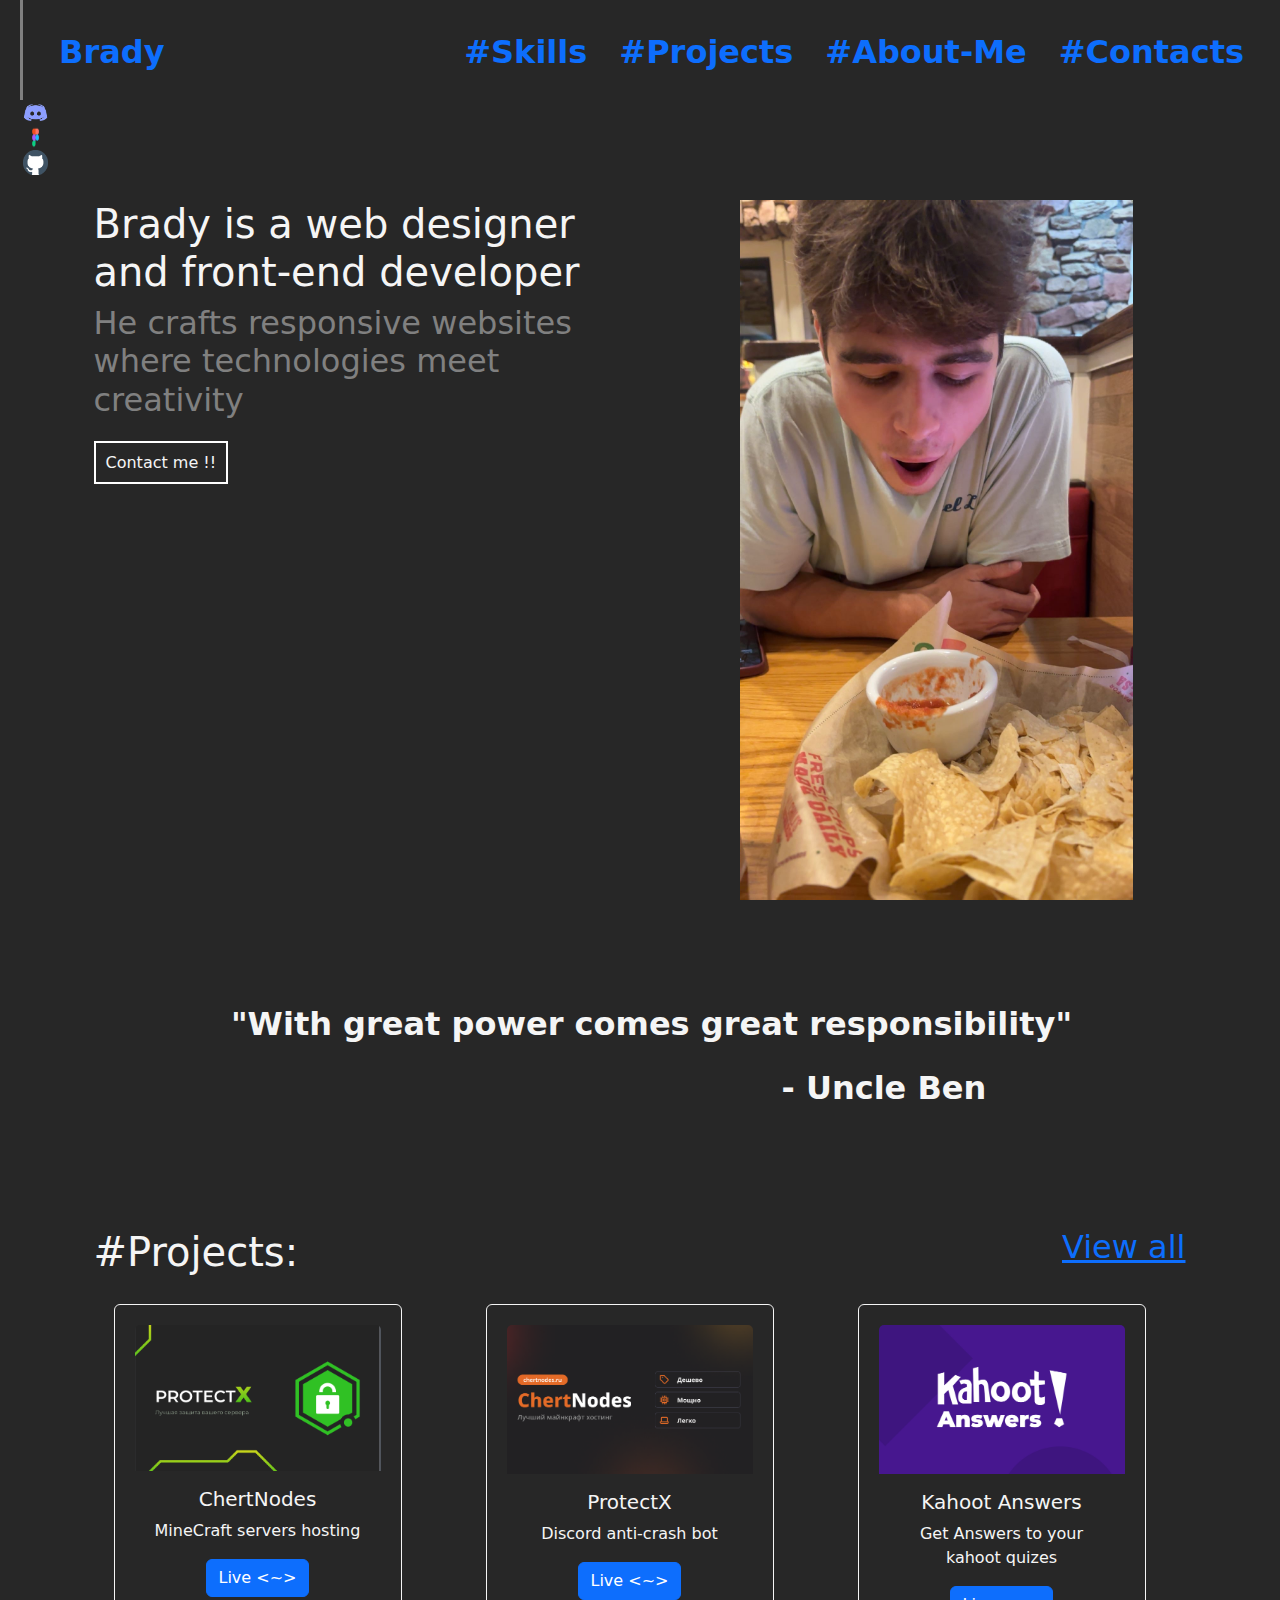
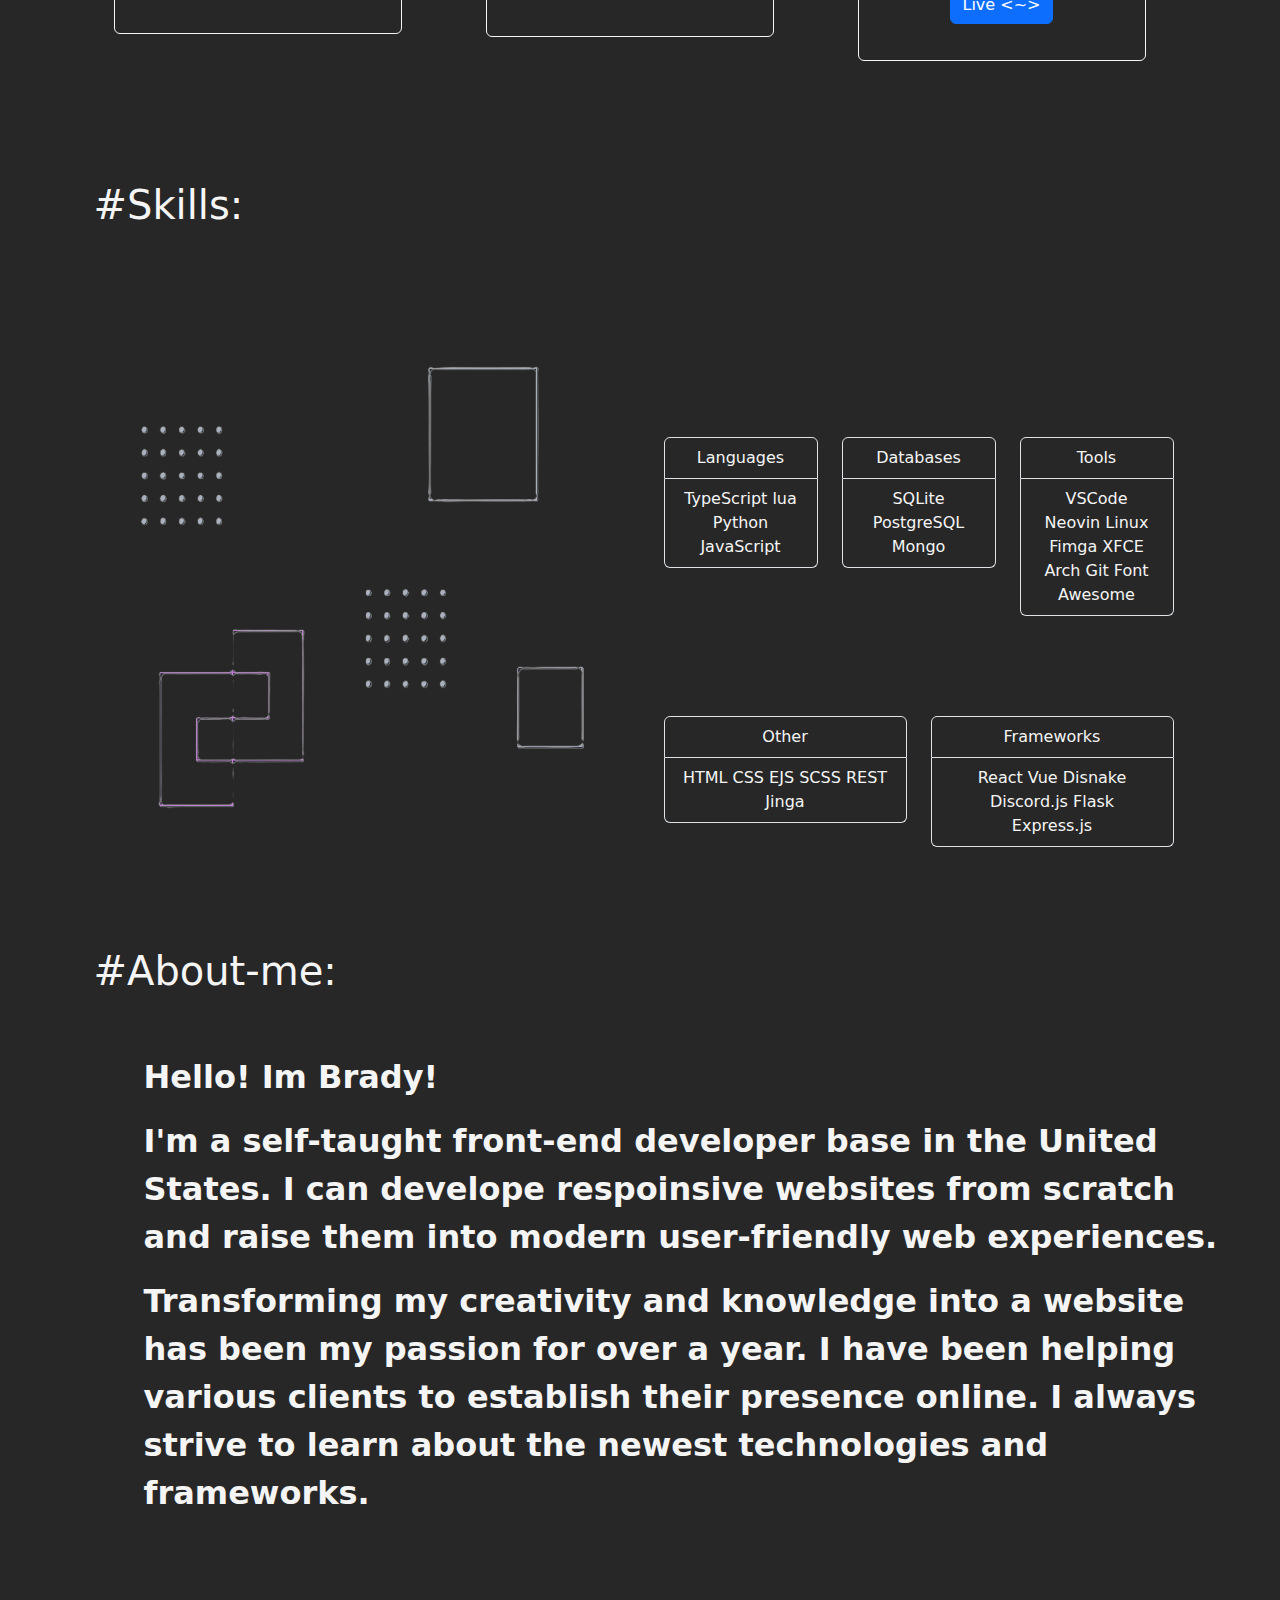
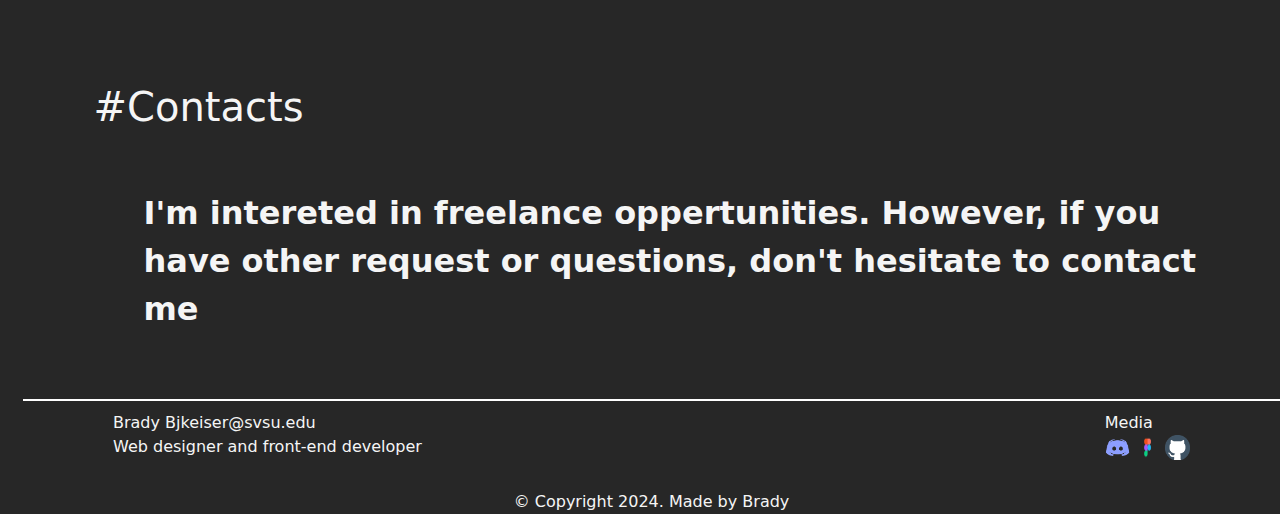
==== index.html @ 2b4003c5 "Add files via upload" ====
<!DOCTYPE html>
<html>

<head>
    <meta charset="UTF-8" />
    <title>MidTerm Exam Project</title>
    <meta name="viewport" content="width=device-width, initial-scale=1">
    <link href="https://cdn.jsdelivr.net/npm/bootstrap@5.3.3/dist/css/bootstrap.min.css" rel="stylesheet"
        integrity="sha384-QWTKZyjpPEjISv5WaRU9OFeRpok6YctnYmDr5pNlyT2bRjXh0JMhjY6hW+ALEwIH" crossorigin="anonymous">

    <link rel="stylesheet" href="StyleSheet-1.css">
</head>

<body>
    <nav class="d-flex justify-content-between">

        <ul class="nav me-auto">
            <li class="nav-item">
                <a class="nav-link" href="https://www.instagram.com/" target="_blank">Brady</a>
            </li>
        </ul>


        <ul class="nav">
            <li class="nav-item">
                <a class="nav-link" href="#skills">#Skills</a>
            </li>
            <li class="nav-item">
                <a class="nav-link" href="#projects">#Projects</a>
            </li>
            <li class="nav-item">
                <a class="nav-link" href="#about-me">#About-Me</a>
            </li>
            <li class="nav-item">
                <a class="nav-link" href="#contacts">#Contacts</a>
            </li>

        </ul>
    </nav>

    
    <div class="topLeftMediaButtons">
        <a href="https://discord.com/" target="_blank"> <img
            src="png-clipart-discord-computer-icons-logo-computer-software-others-miscellaneous-blue-thumbnail.png"
            id="discord"></a> <br>
    <a href="https://www.figma.com/" target="_blank"> <img src="R.png" id="discord"></a> <br>
    <a href="https://github.com/" target="_blank"> <img src="387-3872188_github-logo-github-png-clipart.png"
            id="discord"></a>
    </div>
    

    <div class="container text-center">
        <div class="row">
            <div class="col">
                <div class="picDescription">
                    <h1>Brady is a web designer and front-end developer</h1>
                    <h2 id="grey">He crafts responsive websites where technologies meet creativity</h2> <br>
                    <a class="buttonFormat" href="Contacts-1.html" target="_blank">Contact me !!</a>
                </div>

            </div>
            <div class="col">
                <img src="IMG_0261.jpeg" id="profilePic">
            </div>

            <div class="rowTEST">

                <div class="row">
                    <div class="col">
                        <p class="quote">"With great power comes great responsibility"</p>
                        <p id="credit">- Uncle Ben</p>
                    </div>
                </div>


            </div>




            <div class="row">
                <div class="flexable">
                    <h1 id="projects">#Projects:</h1> <a href="https://www.google.com/" target="_blank">
                        <h2>View all</h2>
                    </a>
                </div>
                <div class="col">
                    <div class="card" style="width: 18rem;">
                        <img src="Screenshot 2024-10-05 131741.png" class="card-img-top" alt="...">
                        <div class="card-body">
                            <h5 class="card-title">ChertNodes</h5>
                            <p class="card-text">MineCraft servers hosting</p>
                            <a href="https://www.google.com/" class="btn btn-primary">Live <~></a>
                        </div>
                    </div>
                </div>
                <div class="col">
                    <div class="card" style="width: 18rem;">
                        <img src="Screenshot 2024-10-05 131849.png" class="card-img-top" alt="...">
                        <div class="card-body">
                            <h5 class="card-title">ProtectX</h5>
                            <p class="card-text">Discord anti-crash bot</p>
                            <a href="https://www.google.com/" class="btn btn-primary">Live <~></a>
                        </div>
                    </div>
                </div>
                <div class="col">
                    <div class="card" style="width: 18rem;">
                        <img src="Screenshot 2024-10-05 131941.png" class="card-img-top" alt="...">
                        <div class="card-body">
                            <h5 class="card-title">Kahoot Answers</h5>
                            <p class="card-text">Get Answers to your kahoot quizes</p>
                            <a href="https://www.google.com/" class="btn btn-primary">Live <~></a>
                        </div>
                    </div>
                </div>
            </div>


            <div class="row">
                <div class="flexable">
                    <h1 id="skills">#Skills:</h1>
                </div>
                <div class="container text-center">
                    <div class="row">
                        <div class="col">
                            <img src="Screenshot 2024-10-05 154530.png" class="designPic">
                        </div>
                        <div class="col">
                            <div class="container text-center">
                                <div class="row">
                                    <div class="col">
                                        <ul class="list-group">
                                            <li class="list-group-item">Languages</li>
                                            <li class="list-group-item">TypeScript lua Python JavaScript</li>
                                        </ul>
                                    </div>
                                    <div class="col">
                                        <ul class="list-group">
                                            <li class="list-group-item">Databases</li>
                                            <li class="list-group-item">SQLite PostgreSQL Mongo</li>
                                        </ul>
                                    </div>
                                    <div class="col">
                                        <ul class="list-group">
                                            <li class="list-group-item">Tools</li>
                                            <li class="list-group-item">VSCode Neovin Linux Fimga XFCE Arch Git Font
                                                Awesome</li>
                                        </ul>
                                    </div>
                                </div>
                                <div class="row">
                                    <div class="col">
                                        <ul class="list-group">
                                            <li class="list-group-item">Other</li>
                                            <li class="list-group-item">HTML CSS EJS SCSS REST Jinga</li>
                                        </ul>
                                    </div>
                                    <div class="col">
                                        <ul class="list-group">
                                            <li class="list-group-item">Frameworks</li>
                                            <li class="list-group-item">React Vue Disnake Discord.js Flask Express.js
                                            </li>
                                        </ul>
                                    </div>

                                </div>
                            </div>
                        </div>
                    </div>
                </div>

                <div class="row">
                    <div class="flexable">
                        <h1 id="about-me">#About-me:</h1>
                    </div>
                </div>
                <div class="bolded">
                    <p>Hello! Im Brady!</p>
                    <p>I'm a self-taught front-end developer base in the United States. I can develope respoinsive
                        websites from scratch and raise them into modern user-friendly web experiences.</p>
                    <p>Transforming my creativity and knowledge into a website has been my passion for over a year. I
                        have been helping various clients to establish their presence online. I always strive to learn
                        about the newest technologies and frameworks.</p>
                </div>


                <div class="row">
                    <div class="flexable">
                        <h1 id="projectlabel">#Contacts</h1>
                    </div>
                </div>

                <div class="bolded">
                    <p id="contacts">I'm intereted in freelance oppertunities. However, if you have other request or
                        questions, don't
                        hesitate to contact me</p>
                </div>
            </div>

        </div>
    </div>


    <div class="grid-container">

        <footer class="footer">
            <div class="footer-section left">
                <a> Brady</a> <a>Bjkeiser@svsu.edu</a> <br>
                <a> Web designer and front-end developer</a>
            </div>
            <div class="footer-section right">
                <a> Media</a> <br>
                <a href="https://discord.com/" target="_blank"> <img
                        src="png-clipart-discord-computer-icons-logo-computer-software-others-miscellaneous-blue-thumbnail.png"
                        id="discord"></a>
                <a href="https://www.figma.com/" target="_blank"> <img src="R.png" id="discord"></a>
                <a href="https://github.com/" target="_blank"> <img src="387-3872188_github-logo-github-png-clipart.png"
                        id="discord"></a>
            </div>
        </footer>
        <footer class="footer2">
            <a> &copy; Copyright 2024. Made by Brady</a>
        </footer>
    </div>
</body>

</html>
---- StyleSheet-1.css ----
*{
    margin: 0;
    padding: 0;
}

.nav {
    color: white;
    height: 100px;
    padding: 20px;
}

.nav-item {
    font-size: large;
}

.nav-link {
    font-size: xx-large;
    font-weight: bold;
}

body {

    background-color: #272727;
    color: whitesmoke;
    border-left: grey;
    border-left-style: solid;
    margin-left: 20px;
    height: 100px;
}

.card {
    padding: 20px;
    margin: 20px;
    background-color: #272727;
    border-color: whitesmoke;
}

.row {
    padding-top: 100px;
}

.flexable {
    display: flex;
    align-content: left;
    justify-content: space-between;
}

.designPic {
    height: 500px;
    width: 500px;
}

h1 {
    color: whitesmoke;
}

.list-group-item {
    background-color: #272727;
    color: whitesmoke;
}

.card-body {
    color: whitesmoke;
}

.bolded {
    font-size: xx-large;
    font-weight: bold;
    text-align: left;
    margin: 50px;
}

.footer {
    padding: 10px;
    display: flex;
    justify-content: space-between; 
    padding-left: 90px;
    padding-right: 90px;
    border-top: white;
    border-style: solid;
    border-bottom: hidden;
    border-left: hidden;
    border-right: hidden;
    border-width: 2px;
}

.footer2 {
    text-align: center;
    margin: 20px;
}

.quote{
    font-size: xx-large;
    font-weight: bold;
}

#credit{
    text-align: end;
    font-size: xx-large;
    font-weight: bold;
    padding-right: 20%;
}

#discord{
    width:25px;
    height: 25px;
}

#profilePic{
    height: 700px;
}

.picDescription {
    text-align: left;
}

#grey{
    color: grey;
}

.buttonFormat{
    border-style: solid;
    border-color: white;
    border-width: 2px;
    text-decoration: none;
    color: whitesmoke;
    padding: 10px;
}

.contactFormat{
    background-color: #272727;
    color: white;
    width: 200px;
    margin: 20px;
}

.contactFormat::placeholder{
    color: white;
}

.contactFormat2{
    background-color: #272727;
    color: white;
    margin: 20px;
    width: 445px;
}
.contactFormat2::placeholder{
    color: white;
}

.contactButtonFormat{
    border-style: solid;
    border-color: white;
    border-width: 2px;
    text-decoration: none;
    color: whitesmoke;
    padding: 6px;
    margin: 20px;
}

.topLeftMediaButtons {
    padding: 0;
    margin: 0;
    position: absolute;
}

/* Media Query written by chatgpt :) */
@media (max-width: 768px) {
    .nav {
        height: auto;
        padding: 10px;
        flex-direction: column;
    }

    .nav-item {
        font-size: medium;
        margin-bottom: 10px;
    }

    .nav-link {
        font-size: large;
    }

    body {
        margin-left: 10px;
    }

    .card {
        width: 100%;
        margin: 10px 0;
    }

    .row {
        padding-top: 50px;
    }

    .flexable {
        flex-direction: column;
        align-items: center;
    }

    .designPic {
        height: auto;
        width: 100%;
        max-width: 500px;
    }

    .bolded {
        font-size: large;
        margin: 20px;
        text-align: center;
    }

    .footer {
        flex-direction: column;
        align-items: center;
        padding-left: 20px;
        padding-right: 20px;
    }

    .quote {
        font-size: large;
    }

    #credit {
        text-align: center;
        padding-right: 0;
    }

    #discord {
        width: 20px;
        height: 20px;
    }

    #profilePic {
        height: auto;
        width: 100%;
    }

    .topLeftMediaButtons {
        position: static;
        text-align: center;
        margin-top: 20px;
    }
}
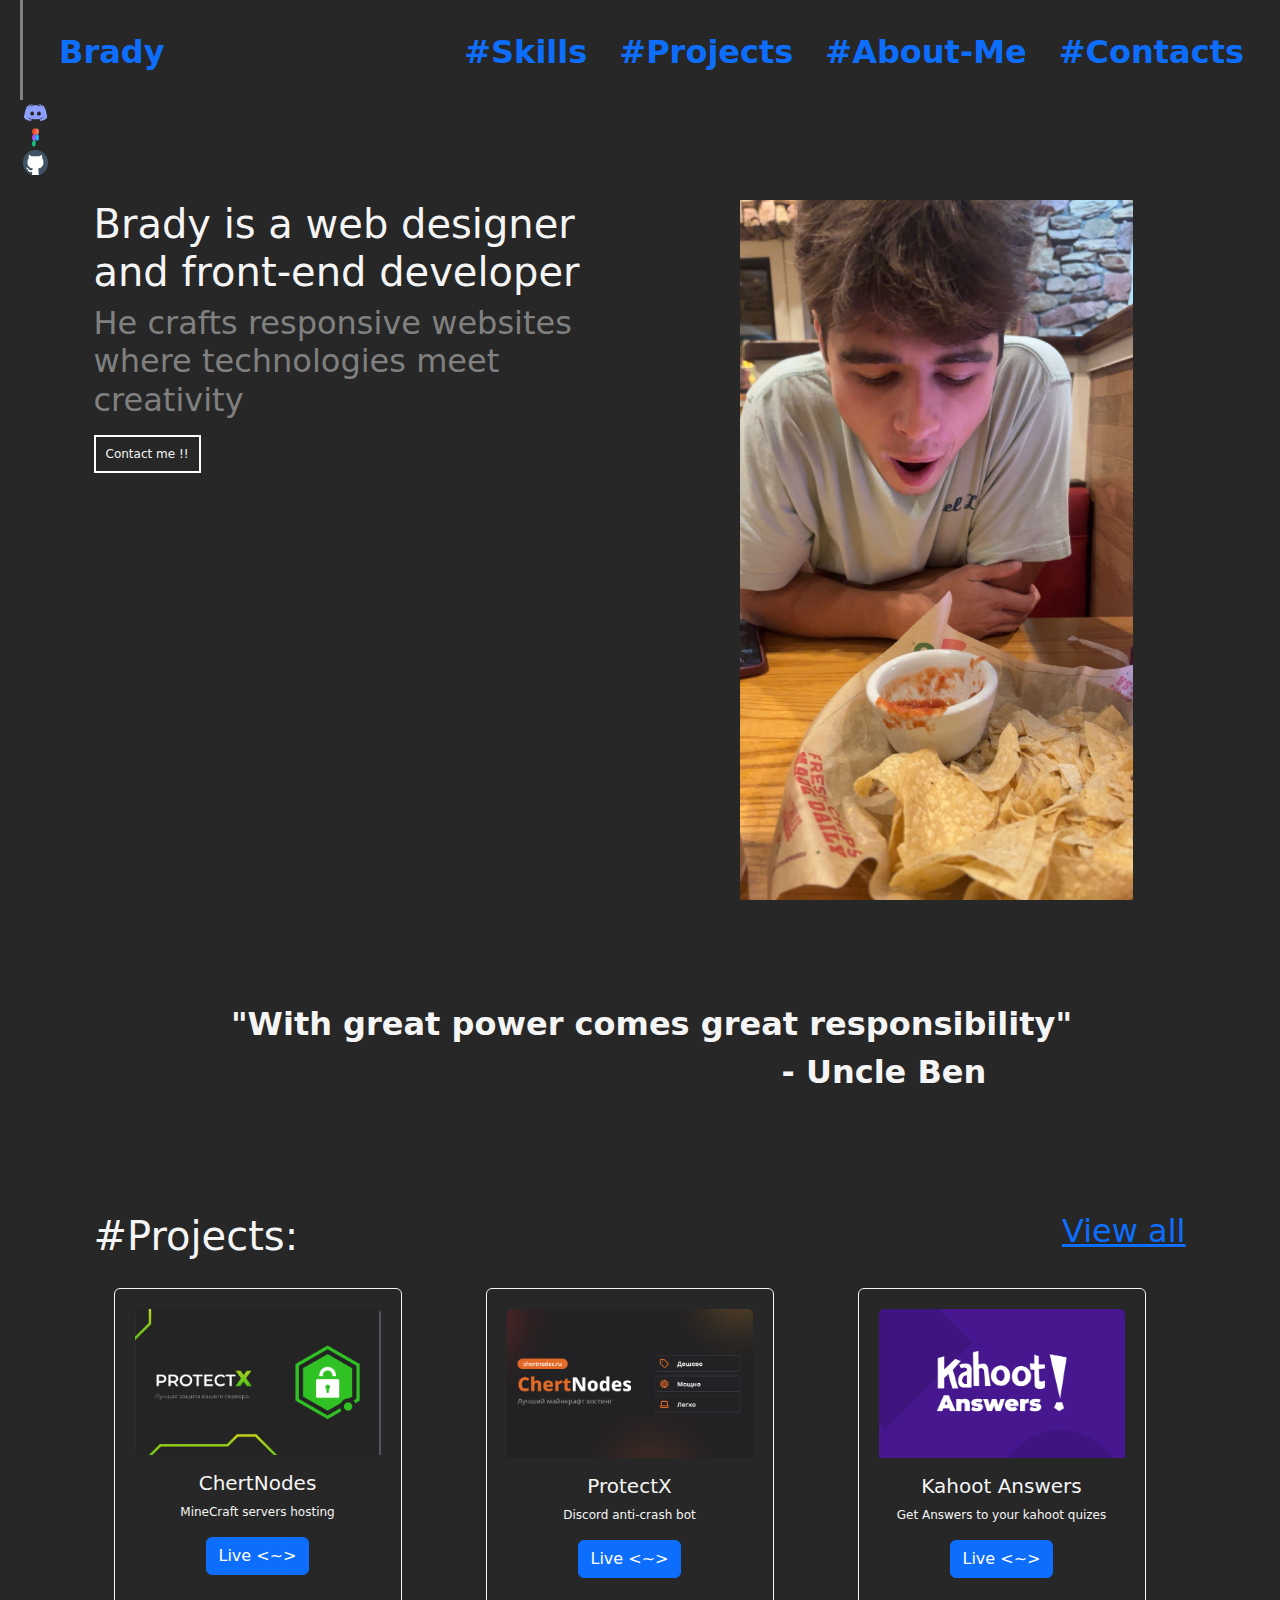
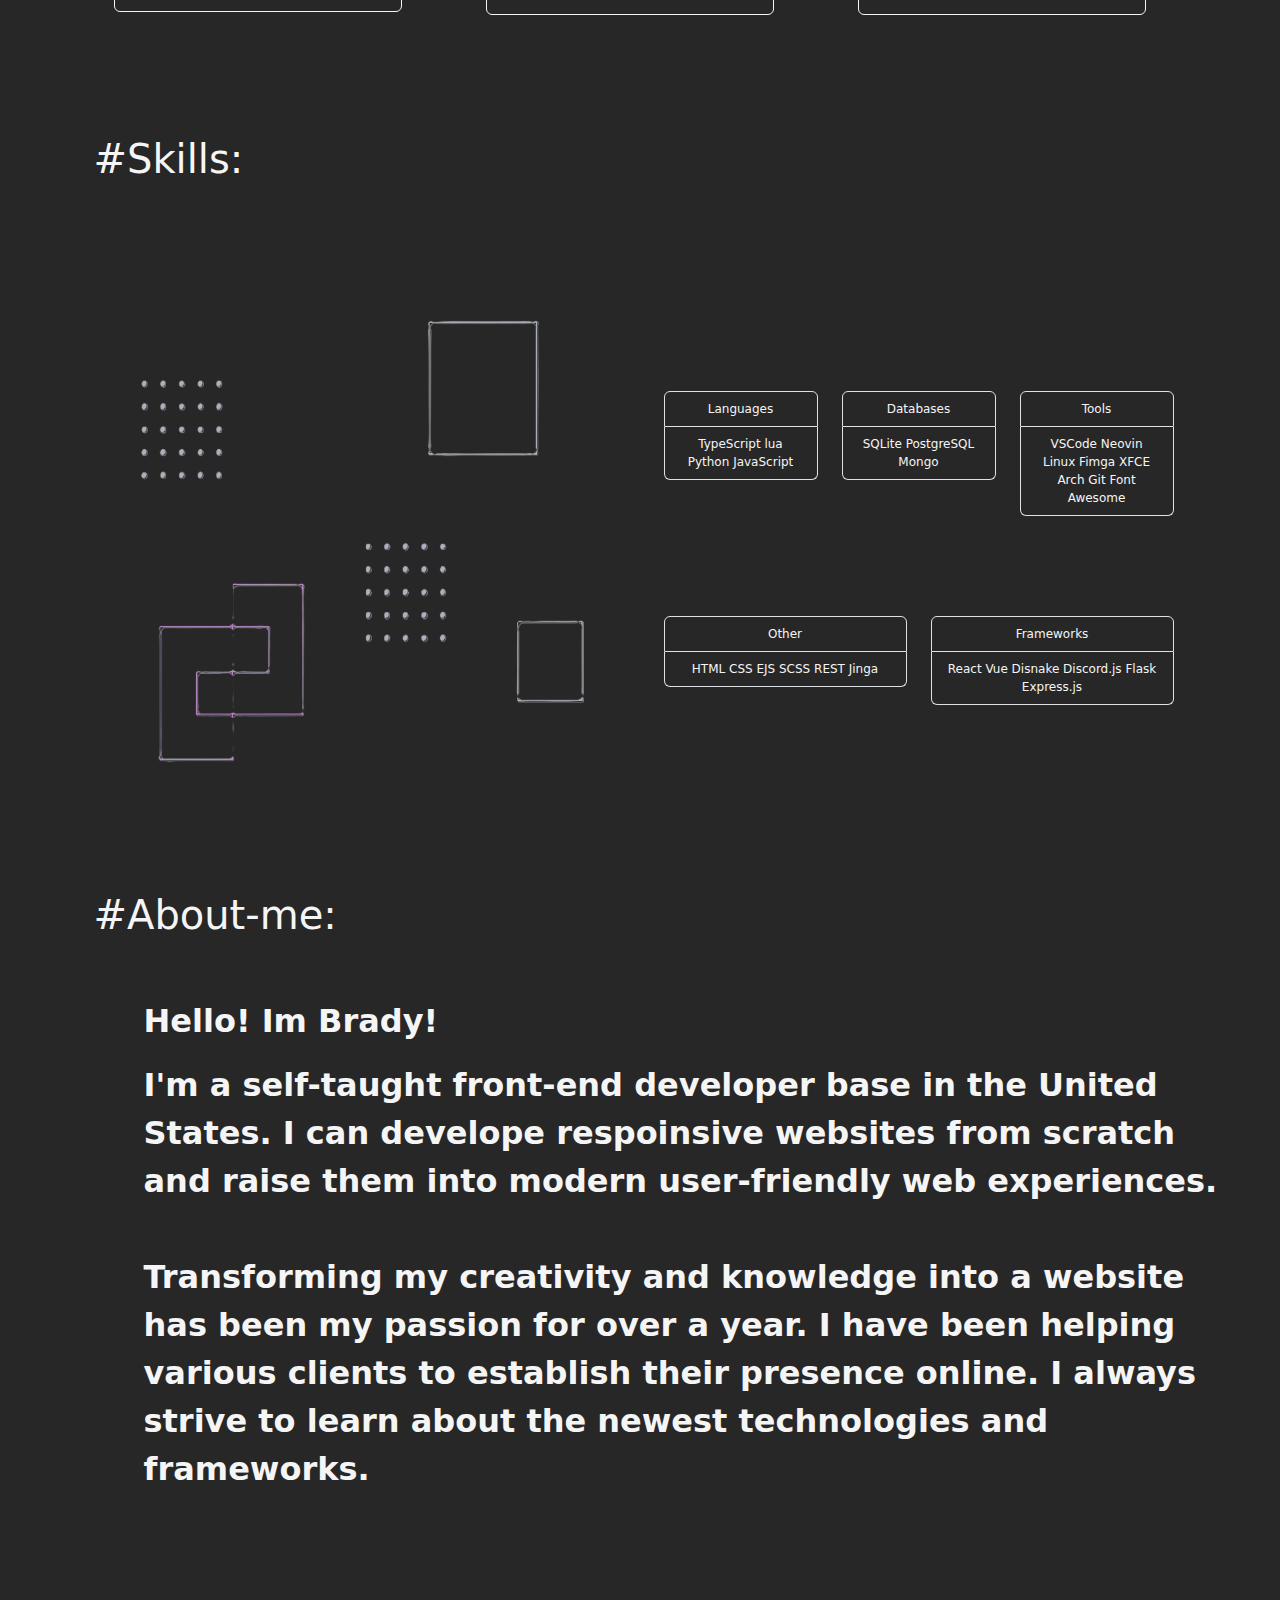
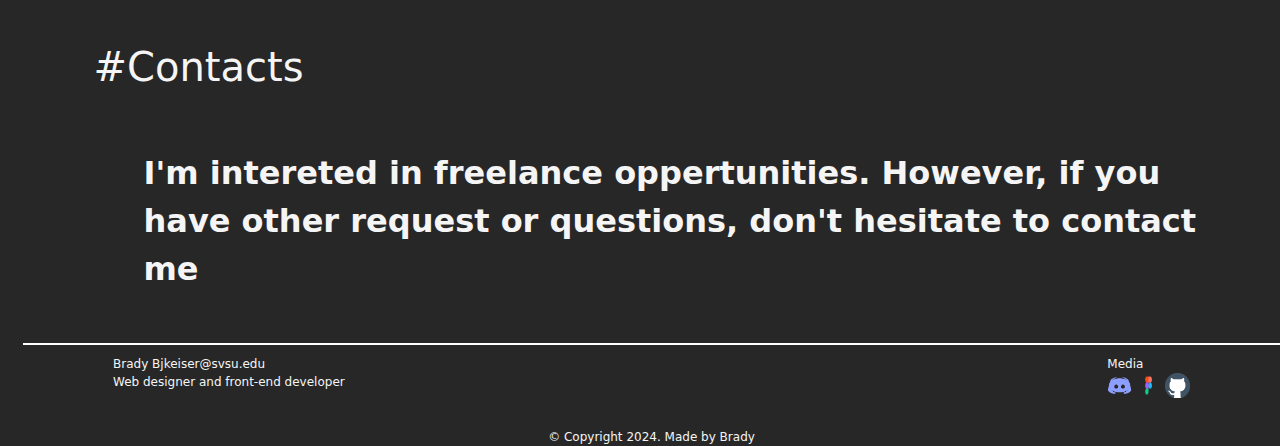
==== commit 638c7feb: "Add files via upload" ====
--- a/index.html
+++ b/index.html
@@ -1,5 +1,7 @@
 <!DOCTYPE html>
 <html>
+
+<!-- head tag linking bootstrap and stylesheet -->
 
 <head>
     <meta charset="UTF-8" />
@@ -12,15 +14,16 @@
 </head>
 
 <body>
+    <!-- bootstrap nav bar -->
     <nav class="d-flex justify-content-between">
-
+        <!-- this is me trying to put name in top left with a little help from chat gpt -->
         <ul class="nav me-auto">
             <li class="nav-item">
                 <a class="nav-link" href="https://www.instagram.com/" target="_blank">Brady</a>
             </li>
         </ul>
 
-
+        <!-- the rest of bootstrap nav bar -->
         <ul class="nav">
             <li class="nav-item">
                 <a class="nav-link" href="#skills">#Skills</a>
@@ -38,36 +41,37 @@
         </ul>
     </nav>
 
-    
+    <!-- little line was a border on the whole body with CSS formatting. + the vertical media buttons -->
     <div class="topLeftMediaButtons">
         <a href="https://discord.com/" target="_blank"> <img
-            src="png-clipart-discord-computer-icons-logo-computer-software-others-miscellaneous-blue-thumbnail.png"
-            id="discord"></a> <br>
-    <a href="https://www.figma.com/" target="_blank"> <img src="R.png" id="discord"></a> <br>
-    <a href="https://github.com/" target="_blank"> <img src="387-3872188_github-logo-github-png-clipart.png"
-            id="discord"></a>
+                src="png-clipart-discord-computer-icons-logo-computer-software-others-miscellaneous-blue-thumbnail.png"
+                id="discord"></a> <br>
+        <a href="https://www.figma.com/" target="_blank"> <img src="R.png" id="discord"></a> <br>
+        <a href="https://github.com/" target="_blank"> <img src="387-3872188_github-logo-github-png-clipart.png"
+                id="discord"></a>
     </div>
-    
-
+
+    <!-- text and profile image with formatting -->
     <div class="container text-center">
         <div class="row">
             <div class="col">
-                <div class="picDescription">
+                <article class="picDescription">
                     <h1>Brady is a web designer and front-end developer</h1>
                     <h2 id="grey">He crafts responsive websites where technologies meet creativity</h2> <br>
                     <a class="buttonFormat" href="Contacts-1.html" target="_blank">Contact me !!</a>
-                </div>
+                </article>
 
             </div>
             <div class="col">
                 <img src="IMG_0261.jpeg" id="profilePic">
             </div>
 
+            <!-- quote and formatting for it -->
             <div class="rowTEST">
 
                 <div class="row">
                     <div class="col">
-                        <p class="quote">"With great power comes great responsibility"</p>
+                        <article class="quote">"With great power comes great responsibility"</article>
                         <p id="credit">- Uncle Ben</p>
                     </div>
                 </div>
@@ -77,7 +81,7 @@
 
 
 
-
+            <!-- grid formatting with bootstrap cards as base -->
             <div class="row">
                 <div class="flexable">
                     <h1 id="projects">#Projects:</h1> <a href="https://www.google.com/" target="_blank">
@@ -117,10 +121,13 @@
             </div>
 
 
+            <!-- skills header -->
             <div class="row">
                 <div class="flexable">
                     <h1 id="skills">#Skills:</h1>
                 </div>
+
+                <!-- took an image of the little design and croped background out, then used bootstrap list groups for the boxes with dummy content -->
                 <div class="container text-center">
                     <div class="row">
                         <div class="col">
@@ -170,6 +177,7 @@
                     </div>
                 </div>
 
+                <!-- about me section was just made with articles and text with a little grid formatting -->
                 <div class="row">
                     <div class="flexable">
                         <h1 id="about-me">#About-me:</h1>
@@ -177,14 +185,15 @@
                 </div>
                 <div class="bolded">
                     <p>Hello! Im Brady!</p>
-                    <p>I'm a self-taught front-end developer base in the United States. I can develope respoinsive
-                        websites from scratch and raise them into modern user-friendly web experiences.</p>
-                    <p>Transforming my creativity and knowledge into a website has been my passion for over a year. I
+                    <article>I'm a self-taught front-end developer base in the United States. I can develope respoinsive
+                        websites from scratch and raise them into modern user-friendly web experiences.</article> <br>
+                    <article>Transforming my creativity and knowledge into a website has been my passion for over a
+                        year. I
                         have been helping various clients to establish their presence online. I always strive to learn
-                        about the newest technologies and frameworks.</p>
-                </div>
-
-
+                        about the newest technologies and frameworks.</article>
+                </div>
+
+                <!-- Contacts basically the same things as about -->
                 <div class="row">
                     <div class="flexable">
                         <h1 id="projectlabel">#Contacts</h1>
@@ -192,18 +201,19 @@
                 </div>
 
                 <div class="bolded">
-                    <p id="contacts">I'm intereted in freelance oppertunities. However, if you have other request or
+                    <article id="contacts">I'm intereted in freelance oppertunities. However, if you have other request
+                        or
                         questions, don't
-                        hesitate to contact me</p>
+                        hesitate to contact me</article>
                 </div>
             </div>
 
         </div>
     </div>
 
-
+    <!-- footer section of the page -->
     <div class="grid-container">
-
+        <!-- used chat gpt to get the spacing right  -->
         <footer class="footer">
             <div class="footer-section left">
                 <a> Brady</a> <a>Bjkeiser@svsu.edu</a> <br>
@@ -211,6 +221,7 @@
             </div>
             <div class="footer-section right">
                 <a> Media</a> <br>
+                <!-- little media buttons  -->
                 <a href="https://discord.com/" target="_blank"> <img
                         src="png-clipart-discord-computer-icons-logo-computer-software-others-miscellaneous-blue-thumbnail.png"
                         id="discord"></a>
@@ -219,6 +230,7 @@
                         id="discord"></a>
             </div>
         </footer>
+        <!-- made a seperate section to align the copyright on the bottom middle cause i couldn't get it to work with the other part of the footer -->
         <footer class="footer2">
             <a> &copy; Copyright 2024. Made by Brady</a>
         </footer>
--- a/StyleSheet-1.css
+++ b/StyleSheet-1.css
@@ -1,7 +1,22 @@
+
+/* root and body CSS variable from chat gpt */
+:root { 
+    --primary-color: #272727;
+    --font-size: 12px;
+}
+
+body {
+    background-color: var(--primary-color);
+    font-size: var(--font-size);
+}
 
 *{
     margin: 0;
     padding: 0;
+}
+
+.root{
+    color: #272727;
 }
 
 .nav {
@@ -165,7 +180,9 @@
     position: absolute;
 }
 
-/* Media Query written by chatgpt :) */
+
+
+/* Media Query written by chatgpt */
 @media (max-width: 768px) {
     .nav {
         height: auto;
